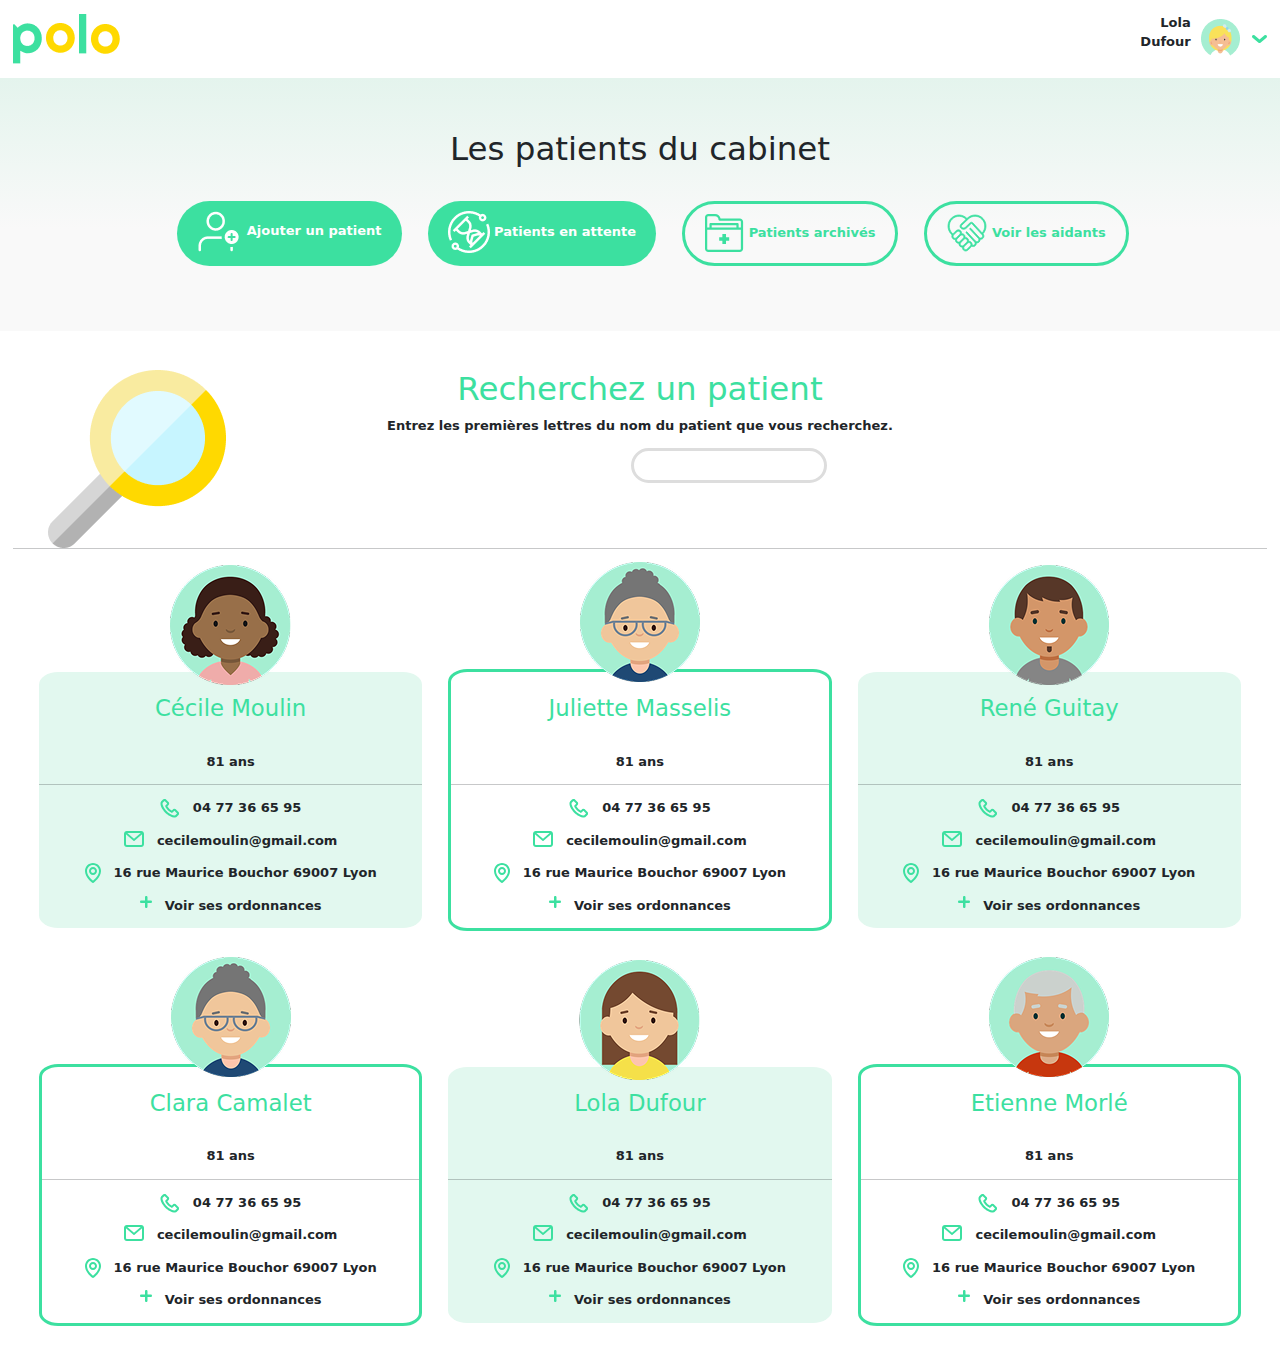
==== index.html @ 9b5f2fd1 "remove bad navbar" ====
<!-- Cher relecteur de code veuillez svp pardonner mon rendu tardif.
Etant en plein cours de 09h à 17h (sur PHP en +) j'ai fait le maximum.
Concernant la structure :
vous trouverez une utilisation abondante de sections et de div 
(il etait beaucoup plus clair pour moi de séparer ainsi).

Concernant le style : 
vous trouverez une double utilisation ; à la fois l'utilisation de la librairie Bootstrap 
ainsi que du CSS personnel, vous verrez également que j'ai choisi dans 
la mesure du possible de travailler en CSS imbriqué.

Concernant les media queries pour la version mobile 
je me suis référé à la taille "small" des breakpoints selon Bootstrap (≥576px).  -->

<!DOCTYPE html>
<html lang="en">
  <head>
    <meta charset="UTF-8" />
    <meta name="viewport" content="width=device-width, initial-scale=1.0" />
    <title>TEST ICE</title>
    <link
      href="https://cdn.jsdelivr.net/npm/bootstrap@5.3.0/dist/css/bootstrap.min.css"
      rel="stylesheet"
    />
    <link rel="stylesheet" href="style.css" />
    <link
      href="https://fonts.googleapis.com/css2?family=Nunito:wght@400;600&display=swap"
      rel="stylesheet"
    />
  </head>
  <body>
    <header>
      <div id="logo">
        <img src="images/logo.png" alt="logo de l'entreprise" />
      </div>
      <div id="connect">
        <div>
          <p>Lola <br />Dufour</p>
        </div>

        <div class="user-menu">
          <img src="images/Avatar Infirmier.png" alt="avatar de l'user" />
          <img
            src="images/Picto fleche bas.svg"
            alt="Flèche déroulante"
            class="fleche"
            id="fleche"
          />
          <ul class="submenu">
            <li><a href="#">Modifier le profil</a></li>
            <li><a href="#">Se déconnecter</a></li>
          </ul>
        </div>
      </div>
    </header>
    <main>
      <section id="right-side">
        <section id="nav">
          <div id="title-nav">
            <div>
              <h1>Les patients du cabinet</h1>
            </div>
            <div>
              <nav>
                <ul>
                  <li class="link-green">
                    <img
                      src="images/Picto ajout patient.png"
                      alt="pictogramme d'ajout patient"
                    />
                    <a href="">Ajouter un patient</a>
                  </li>
                  <li class="link-green">
                    <img
                      src="images/Picto patient attente.png"
                      alt="pictogramme de patient en attente"
                    />
                    <a href="">Patients en attente</a>
                  </li>
                  <li class="link-white">
                    <img
                      src="images/Picto archives.svg"
                      alt="pictogramme archives"
                    />
                    <a href="">Patients archivés</a>
                  </li>
                  <li class="link-white">
                    <img
                      src="images/Picto aidant.svg"
                      alt="pictogramme aidants"
                    />
                    <a href="">Voir les aidants</a>
                  </li>
                </ul>
              </nav>
            </div>
          </div>

          <section id="search">
            <div>
              <img
                src="images/Illustration.png"
                alt="image représentant une loupe"
              />
            </div>
            <div>
              <h1>Recherchez un patient</h1>
              <p>
                Entrez les premières lettres du nom du patient que vous
                recherchez.
              </p>
              <input type="text" class="btn" value="" />
            </div>
          </section>
        </section>
        <section id="cards">
          <hr />
          <ul>
            <li>
              <img
                src="images/avatar patiente 3 1.png"
                alt="avatar d'un(e) patient(e)"
              />
              <div>
                <h3>Cécile Moulin</h3>
                <p>81 ans</p>
                <hr />
                <div>
                  <img src="images/Picto Tél.png" alt="pictogramme téléphone" />
                  <p>04 77 36 65 95</p>
                </div>
                <div>
                  <img src="images/Picto mail.svg" alt="pictogramme mail" />
                  <p>cecilemoulin@gmail.com</p>
                </div>
                <div>
                  <img src="images/Picto map.svg" alt="pictogramme carte" />
                  <p>16 rue Maurice Bouchor 69007 Lyon</p>
                </div>
                <div>
                  <img src="images/Picto +.svg" alt="pictogramme plus" />
                  <p>Voir ses ordonnances</p>
                </div>
              </div>
            </li>
            <li>
              <img
                src="images/avatar patiente.png"
                alt="avatar d'un(e) patient(e)"
              />
              <div>
                <h3>Juliette Masselis</h3>
                <p>81 ans</p>
                <hr />
                <div>
                  <img src="images/Picto Tél.png" alt="pictogramme téléphone" />
                  <p>04 77 36 65 95</p>
                </div>
                <div>
                  <img src="images/Picto mail.svg" alt="pictogramme mail" />
                  <p>cecilemoulin@gmail.com</p>
                </div>
                <div>
                  <img src="images/Picto map.svg" alt="pictogramme carte" />
                  <p>16 rue Maurice Bouchor 69007 Lyon</p>
                </div>
                <div>
                  <img src="images/Picto +.svg" alt="pictogramme plus" />
                  <p>Voir ses ordonnances</p>
                </div>
              </div>
            </li>
            <li>
              <img
                src="images/avatar patient.png"
                alt="avatar d'un(e) patient(e)"
              />
              <div>
                <h3>René Guitay</h3>
                <p>81 ans</p>
                <hr />
                <div>
                  <img src="images/Picto Tél.png" alt="pictogramme téléphone" />
                  <p>04 77 36 65 95</p>
                </div>
                <div>
                  <img src="images/Picto mail.svg" alt="pictogramme mail" />
                  <p>cecilemoulin@gmail.com</p>
                </div>
                <div>
                  <img src="images/Picto map.svg" alt="pictogramme carte" />
                  <p>16 rue Maurice Bouchor 69007 Lyon</p>
                </div>
                <div>
                  <img src="images/Picto +.svg" alt="pictogramme plus" />
                  <p>Voir ses ordonnances</p>
                </div>
              </div>
            </li>
            <li>
              <img
                src="images/avatar patiente.png"
                alt="avatar d'un(e) patient(e)"
              />
              <div>
                <h3>Clara Camalet</h3>
                <p>81 ans</p>
                <hr />
                <div>
                  <img src="images/Picto Tél.png" alt="pictogramme téléphone" />
                  <p>04 77 36 65 95</p>
                </div>
                <div>
                  <img src="images/Picto mail.svg" alt="pictogramme mail" />
                  <p>cecilemoulin@gmail.com</p>
                </div>
                <div>
                  <img src="images/Picto map.svg" alt="pictogramme carte" />
                  <p>16 rue Maurice Bouchor 69007 Lyon</p>
                </div>
                <div>
                  <img src="images/Picto +.svg" alt="pictogramme plus" />
                  <p>Voir ses ordonnances</p>
                </div>
              </div>
            </li>
            <li>
              <img
                src="images/avatar patiente 2 1.png"
                alt="avatar d'un(e) patient(e)"
              />
              <div>
                <h3>Lola Dufour</h3>
                <p>81 ans</p>
                <hr />
                <div>
                  <img src="images/Picto Tél.png" alt="pictogramme téléphone" />
                  <p>04 77 36 65 95</p>
                </div>
                <div>
                  <img src="images/Picto mail.svg" alt="pictogramme mail" />
                  <p>cecilemoulin@gmail.com</p>
                </div>
                <div>
                  <img src="images/Picto map.svg" alt="pictogramme carte" />
                  <p>16 rue Maurice Bouchor 69007 Lyon</p>
                </div>
                <div>
                  <img src="images/Picto +.svg" alt="pictogramme plus" />
                  <p>Voir ses ordonnances</p>
                </div>
              </div>
            </li>
            <li>
              <img
                src="images/avatar patient 3 2.png"
                alt="avatar d'un(e) patient(e)"
              />
              <div>
                <h3>Etienne Morlé</h3>
                <p>81 ans</p>
                <hr />
                <div>
                  <img src="images/Picto Tél.png" alt="pictogramme téléphone" />
                  <p>04 77 36 65 95</p>
                </div>
                <div>
                  <img src="images/Picto mail.svg" alt="pictogramme mail" />
                  <p>cecilemoulin@gmail.com</p>
                </div>
                <div>
                  <img src="images/Picto map.svg" alt="pictogramme carte" />
                  <p>16 rue Maurice Bouchor 69007 Lyon</p>
                </div>
                <div>
                  <img src="images/Picto +.svg" alt="pictogramme plus" />
                  <p>Voir ses ordonnances</p>
                </div>
              </div>
            </li>
          </ul>
        </section>
      </section>
    </main>
    <script src="https://cdn.jsdelivr.net/npm/@popperjs/core@2.11.6/dist/umd/popper.min.js"></script>
    <script src="https://cdn.jsdelivr.net/npm/bootstrap@5.3.0-alpha1/dist/js/bootstrap.min.js"></script>
  </body>
</html>
---- style.css ----
/* Cher relecteur de code veuillez svp pardonner mon rendu tardif.
Etant en plein cours de 09h à 17h (sur PHP en +) j'ai fait le maximum.
Concernant la structure :
vous trouverez une utilisation abondante de sections et de div 
(il etait beaucoup plus clair pour moi de séparer ainsi).

Concernant le style : 
vous trouverez une double utilisation ; à la fois l'utilisation de la librairie Bootstrap 
ainsi que du CSS personnel, vous verrez également que j'ai choisi dans 
la mesure du possible de travailler en CSS imbriqué.

Concernant les media queries pour la version mobile 
je me suis référé à la taille "small" des breakpoints selon Bootstrap (≥576px)

*/
:root {
  --font-family: "Nunito" sans-serif;
  --green-1: rgba(60, 224, 160, 1);
  --green-2: #e2f8ef;
  --gradient: linear-gradient(180deg, #e4f4ed 0%, #f9f9f9 59.65%);
  --color-border: rgb(221, 221, 221, 1);
}

* {
  font-family: var(--font-family);
  font-weight: bold;
  font-size: small;
}

body {
  overflow-x: hidden;

  header {
    display: flex;
    justify-content: space-between;
    padding: 1%;
    align-items: center;

    #connect {
      .user-menu {
        position: relative;
        display: inline-block;
        cursor: pointer;
      }

      .submenu {
        display: none;
        position: absolute;
        top: 100%;
        right: 0;
        background-color: white;
        border: 1px solid var(--color-border);
        box-shadow: 0 4px 8px rgba(0, 0, 0, 0.1);
        padding: 10px;
        list-style-type: none;
        margin: 0;
      }

      .submenu li {
        padding: 1vh 2vh;
        white-space: nowrap;
      }

      .submenu li a {
        text-decoration: none;
        color: black;
      }

      .fleche {
        margin-left: 8px;
        transition: transform 0.3s ease;
      }

      .user-menu:hover .submenu {
        display: block;
      }

      .user-menu:hover .fleche {
        transform: rotate(180deg);
      }

      display: flex;
      gap: 10px;
      align-items: center;

      p {
        text-align: end;
      }
    }
  }

  main {
    display: flex;
  }

  #right-side {
    #nav {
      #title-nav {
        text-align: center;
        display: flex;
        flex-direction: column;

        h1 {
          text-align: center;
        }
      }

      ul {
        display: flex;
        justify-content: space-evenly;
        gap: 2em;

        li {
          list-style: none;

          img {
            color: white;
          }
        }

        .link-green {
          background-color: var(--green-1);
          color: white;
          border-radius: 40px;
          padding: 10px 20px;
          text-align: center;
          list-style: none;

          a {
            text-decoration: none;
            color: white;
          }
        }

        .link-white {
          border: solid var(--green-1);
          color: var(--green-1);
          border-radius: 40px;
          padding: 10px 20px;
          text-align: center;
          list-style: none;

          a {
            text-decoration: none;
            color: var(--green-1);
          }
        }
      }

      #title-nav {
        align-items: center;
        padding: 4em;
        background: var(--gradient);
        gap: 2em;
      }

      #search {
        align-items: center;
        padding: 3em;

        div:first-child {
          float: left;
          position: relative;
          left: 1vh;
        }

        div:last-child {
          justify-items: center;
          flex-grow: 1;
          text-align: center;
        }

        h1 {
          color: var(--green-1);
        }

        .btn {
          border: solid var(--color-border);
          border-radius: 40px;
          text-align: center;
        }
      }
    }

    #cards {
      padding: 1em;

      ul {
        display: flex;
        flex-wrap: wrap;
        align-items: center;
        gap: 2em;

        img {
          margin-bottom: -1em;
        }

        li {
          list-style: none;
          text-align: center;
          width: 10%;
          min-width: 10%;
          max-width: 10%;
          text-align: center;
          flex-basis: calc(33.33% - 2em);
          max-width: calc(33.33% - 2em);

          &:nth-child(even) {
            > div {
              border: solid var(--green-1);
              background-color: white;
            }
          }

          > div {
            background-color: var(--green-2);
            border-radius: 5%;
            h3 {
              padding: 1em;
              color: var(--green-1);
              white-space: nowrap;
            }

            > div {
              display: flex;
              justify-content: center;
              align-items: flex-start;
              gap: 1em;
            }
          }
        }
      }
    }
  }
}

@media screen and (max-width: 576px) {
  body {
    header {
      #connect {
        p,
        #fleche {
          display: none;
        }
      }
    }

    main {
      display: flex;
      flex-direction: column-reverse;

      #right-side {
        #search img {
          display: none;
        }

        #nav {
          ul {
            padding: 0;
            display: flex;
            flex-direction: column;
          }
        }

        #cards {
          ul {
            justify-content: center;
            padding: 0;

            li {
              flex-basis: 90%;
              max-width: 90%;
              margin: 0 auto;
            }
          }
        }
      }
    }
  }
}
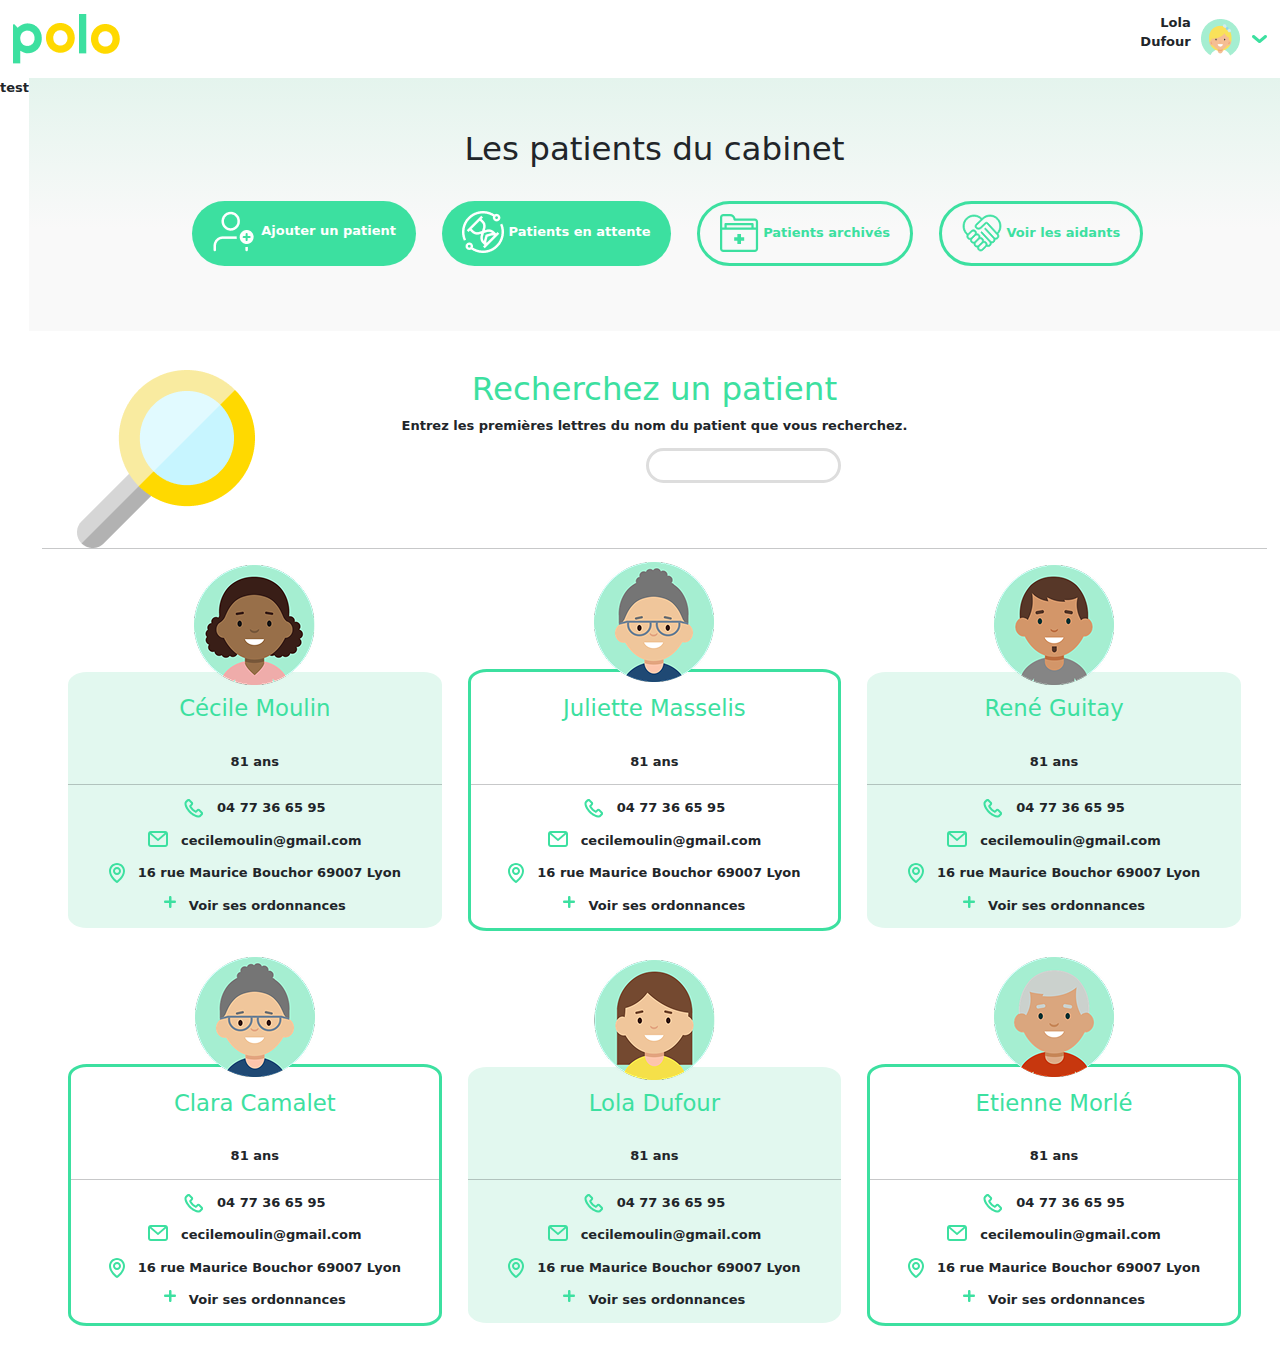
==== commit 4d921158: "add bootstrap navbar on mobile" ====
--- a/index.html
+++ b/index.html
@@ -54,6 +54,7 @@
       </div>
     </header>
     <main>
+      <section id="left-side">test</section>
       <section id="right-side">
         <section id="nav">
           <div id="title-nav">
@@ -282,6 +283,162 @@
         </section>
       </section>
     </main>
+    <footer>
+      <!-- un footer sticky de type navbar bootstrap 
+       qui ne sera actif que sur la version mobile -->
+
+      <nav class="navbar navbar-dark fixed-bottom">
+        <div class="container-fluid">
+          <button
+            class="navbar-toggler"
+            type="button"
+            data-bs-toggle="offcanvas"
+            data-bs-target="#offcanvasDarkNavbar"
+            aria-controls="offcanvasDarkNavbar"
+            aria-label="Toggle navigation"
+          >
+            <span class="navbar-toggler-icon"></span>
+          </button>
+          <div class="ml-auto" style="height: 100%">
+            <div
+              class="rectangle"
+              style="background-color: red; height: 100%; width: 200px"
+            ></div>
+          </div>
+
+          <div
+            class="offcanvas offcanvas-end text-bg-dark"
+            tabindex="-1"
+            id="offcanvasDarkNavbar"
+            aria-labelledby="offcanvasDarkNavbarLabel"
+          >
+            <div class="offcanvas-header">
+              <button
+                type="button"
+                class="btn-close btn-close-white"
+                data-bs-dismiss="offcanvas"
+                aria-label="Close"
+              ></button>
+            </div>
+
+            <!-- <div class="row">
+                <div class="col-md-3 sidebar">
+                  <ul class="nav flex-column">
+                    <li class="nav-item">
+                      <a href="#" class="nav-link text-white">Accueil</a>
+                    </li>
+                    <li class="nav-item">
+                      <a href="#" class="nav-link text-white">Mes ordonnances</a>
+                    </li>
+                    <li class="nav-item">
+                      <a href="#" class="nav-link text-white">Mes patients</a>
+                    </li>
+                    <li class="nav-item">
+                      <a href="#" class="nav-link text-white">Mes pharmacies</a>
+                    </li>
+                    <li class="nav-item">
+                      <a href="#" class="nav-link text-white">Mes documents</a>
+                    </li>
+                    <li class="nav-item">
+                      <a href="#" class="nav-link text-white">Mes Pilbeez</a>
+                    </li>
+                    <li class="nav-item">
+                      <a href="#" class="nav-link text-white">Parrainez un cabinet</a>
+                    </li>
+                  </ul>
+                </div> -->
+
+            <div class="offcanvas-body">
+              <ul class="navbar-nav justify-content-end flex-grow-1 pe-3">
+                <li class="nav-item">
+                  <a href="#" class="nav-link text-white">Accueil</a>
+                </li>
+                <li class="nav-item">
+                  <a href="#" class="nav-link text-white">Mes ordonnances</a>
+                </li>
+                <li class="nav-item dropdown">
+                  <a
+                    class="nav-link dropdown-toggle"
+                    href="#"
+                    role="button"
+                    data-bs-toggle="dropdown"
+                    aria-expanded="false"
+                  >
+                    Mes patients
+                  </a>
+                  <ul class="dropdown-menu dropdown-menu-dark">
+                    <li>
+                      <a class="dropdown-item" href="#">Tous les patients</a>
+                    </li>
+                    <li>
+                      <a class="dropdown-item" href="#">Patients en attente</a>
+                    </li>
+                    <li>
+                      <a class="dropdown-item" href="#">Patients archivés</a>
+                    </li>
+                  </ul>
+                </li>
+                <li class="nav-item">
+                  <a href="#" class="nav-link text-white">Mes pharmacies</a>
+                </li>
+                <li class="nav-item dropdown">
+                  <a
+                    class="nav-link dropdown-toggle"
+                    href="#"
+                    role="button"
+                    data-bs-toggle="dropdown"
+                    aria-expanded="false"
+                  >
+                    Mes documents
+                  </a>
+                  <ul class="dropdown-menu dropdown-menu-dark">
+                    <li><a class="dropdown-item" href="#">Document n°1</a></li>
+                    <li>
+                      <a class="dropdown-item" href="#">Document n°2</a>
+                    </li>
+                    <li>
+                      <a class="dropdown-item" href="#">Document n°3</a>
+                    </li>
+                    <li>
+                      <hr class="dropdown-divider" />
+                    </li>
+                    <li>
+                      <a class="dropdown-item" href="#">Ajouter un document</a>
+                    </li>
+                    <li>
+                      <a class="dropdown-item" href="#">Modifier un document</a>
+                    </li>
+                    <li>
+                      <a class="dropdown-item" href="#"
+                        >Supprimer un document</a
+                      >
+                    </li>
+                  </ul>
+                </li>
+
+                <li class="nav-item">
+                  <a href="#" class="nav-link text-white">Mes Pilbeez</a>
+                </li>
+                <li class="nav-item">
+                  <a href="#" class="nav-link text-white"
+                    >Parrainer un cabinet</a
+                  >
+                </li>
+              </ul>
+              <!-- <form class="d-flex mt-3" role="search">
+                <input
+                  class="form-control me-2"
+                  type="search"
+                  placeholder="Search"
+                  aria-label="Search"
+                />
+                <button class="btn btn-success" type="submit">Search</button>
+              </form> -->
+            </div>
+          </div>
+        </div>
+      </nav>
+    </footer>
     <script src="https://cdn.jsdelivr.net/npm/@popperjs/core@2.11.6/dist/umd/popper.min.js"></script>
     <script src="https://cdn.jsdelivr.net/npm/bootstrap@5.3.0-alpha1/dist/js/bootstrap.min.js"></script>
   </body>
--- a/style.css
+++ b/style.css
@@ -20,29 +20,24 @@
   --gradient: linear-gradient(180deg, #e4f4ed 0%, #f9f9f9 59.65%);
   --color-border: rgb(221, 221, 221, 1);
 }
-
 * {
   font-family: var(--font-family);
   font-weight: bold;
   font-size: small;
 }
-
 body {
   overflow-x: hidden;
-
   header {
     display: flex;
     justify-content: space-between;
     padding: 1%;
     align-items: center;
-
     #connect {
       .user-menu {
         position: relative;
         display: inline-block;
         cursor: pointer;
       }
-
       .submenu {
         display: none;
         position: absolute;
@@ -55,182 +50,160 @@
         list-style-type: none;
         margin: 0;
       }
-
       .submenu li {
         padding: 1vh 2vh;
         white-space: nowrap;
       }
-
       .submenu li a {
         text-decoration: none;
         color: black;
       }
-
       .fleche {
         margin-left: 8px;
         transition: transform 0.3s ease;
       }
-
       .user-menu:hover .submenu {
         display: block;
       }
-
       .user-menu:hover .fleche {
         transform: rotate(180deg);
       }
-
       display: flex;
       gap: 10px;
       align-items: center;
-
       p {
         text-align: end;
       }
     }
   }
-
   main {
     display: flex;
-  }
-
-  #right-side {
-    #nav {
-      #title-nav {
-        text-align: center;
-        display: flex;
-        flex-direction: column;
-
-        h1 {
+    #right-side {
+      #nav {
+        #title-nav {
           text-align: center;
-        }
-      }
-
-      ul {
-        display: flex;
-        justify-content: space-evenly;
-        gap: 2em;
-
-        li {
-          list-style: none;
+          display: flex;
+          flex-direction: column;
+          h1 {
+            text-align: center;
+          }
+        }
+        ul {
+          display: flex;
+          justify-content: space-evenly;
+          gap: 2em;
+          li {
+            list-style: none;
+            img {
+              color: white;
+            }
+          }
+          .link-green {
+            background-color: var(--green-1);
+            color: white;
+            border-radius: 40px;
+            padding: 10px 20px;
+            text-align: center;
+            list-style: none;
+            a {
+              text-decoration: none;
+              color: white;
+            }
+          }
+          .link-white {
+            border: solid var(--green-1);
+            color: var(--green-1);
+            border-radius: 40px;
+            padding: 10px 20px;
+            text-align: center;
+            list-style: none;
+            a {
+              text-decoration: none;
+              color: var(--green-1);
+            }
+          }
+        }
+        #title-nav {
+          align-items: center;
+          padding: 4em;
+          background: var(--gradient);
+          gap: 2em;
+        }
+        #search {
+          align-items: center;
+          padding: 3em;
+          div:first-child {
+            float: left;
+            position: relative;
+            left: 1vh;
+          }
+          div:last-child {
+            justify-items: center;
+            flex-grow: 1;
+            text-align: center;
+          }
+          h1 {
+            color: var(--green-1);
+          }
+          .btn {
+            border: solid var(--color-border);
+            border-radius: 40px;
+            text-align: center;
+          }
+        }
+      }
+      #cards {
+        padding: 1em;
+        ul {
+          display: flex;
+          flex-wrap: wrap;
+          align-items: center;
+          gap: 2em;
 
           img {
-            color: white;
-          }
-        }
-
-        .link-green {
-          background-color: var(--green-1);
-          color: white;
-          border-radius: 40px;
-          padding: 10px 20px;
-          text-align: center;
-          list-style: none;
-
-          a {
-            text-decoration: none;
-            color: white;
-          }
-        }
-
-        .link-white {
-          border: solid var(--green-1);
-          color: var(--green-1);
-          border-radius: 40px;
-          padding: 10px 20px;
-          text-align: center;
-          list-style: none;
-
-          a {
-            text-decoration: none;
-            color: var(--green-1);
-          }
-        }
-      }
-
-      #title-nav {
-        align-items: center;
-        padding: 4em;
-        background: var(--gradient);
-        gap: 2em;
-      }
-
-      #search {
-        align-items: center;
-        padding: 3em;
-
-        div:first-child {
-          float: left;
-          position: relative;
-          left: 1vh;
-        }
-
-        div:last-child {
-          justify-items: center;
-          flex-grow: 1;
-          text-align: center;
-        }
-
-        h1 {
-          color: var(--green-1);
-        }
-
-        .btn {
-          border: solid var(--color-border);
-          border-radius: 40px;
-          text-align: center;
-        }
-      }
-    }
-
-    #cards {
-      padding: 1em;
-
-      ul {
-        display: flex;
-        flex-wrap: wrap;
-        align-items: center;
-        gap: 2em;
-
-        img {
-          margin-bottom: -1em;
-        }
-
-        li {
-          list-style: none;
-          text-align: center;
-          width: 10%;
-          min-width: 10%;
-          max-width: 10%;
-          text-align: center;
-          flex-basis: calc(33.33% - 2em);
-          max-width: calc(33.33% - 2em);
-
-          &:nth-child(even) {
+            margin-bottom: -1em;
+          }
+
+          li {
+            list-style: none;
+            text-align: center;
+            width: 10%;
+            min-width: 10%;
+            max-width: 10%;
+            text-align: center;
+            flex-basis: calc(33.33% - 2em);
+            max-width: calc(33.33% - 2em);
+
+            &:nth-child(even) {
+              > div {
+                border: solid var(--green-1);
+                background-color: white;
+              }
+            }
+
             > div {
-              border: solid var(--green-1);
-              background-color: white;
-            }
-          }
-
-          > div {
-            background-color: var(--green-2);
-            border-radius: 5%;
-            h3 {
-              padding: 1em;
-              color: var(--green-1);
-              white-space: nowrap;
-            }
-
-            > div {
-              display: flex;
-              justify-content: center;
-              align-items: flex-start;
-              gap: 1em;
-            }
-          }
-        }
-      }
-    }
+              background-color: var(--green-2);
+              border-radius: 5%;
+              h3 {
+                padding: 1em;
+                color: var(--green-1);
+                white-space: nowrap;
+              }
+
+              > div {
+                display: flex;
+                justify-content: center;
+                align-items: flex-start;
+                gap: 1em;
+              }
+            }
+          }
+        }
+      }
+    }
+  }
+  footer {
+    display: none;
   }
 }
 
@@ -244,10 +217,13 @@
         }
       }
     }
-
     main {
       display: flex;
       flex-direction: column-reverse;
+
+      #left-side {
+        display: none;
+      }
 
       #right-side {
         #search img {
@@ -261,7 +237,6 @@
             flex-direction: column;
           }
         }
-
         #cards {
           ul {
             justify-content: center;
@@ -276,5 +251,12 @@
         }
       }
     }
-  }
-}
+    footer {
+      display: flex;
+
+      .navbar {
+        background-color: var(--green-1);
+      }
+    }
+  }
+}
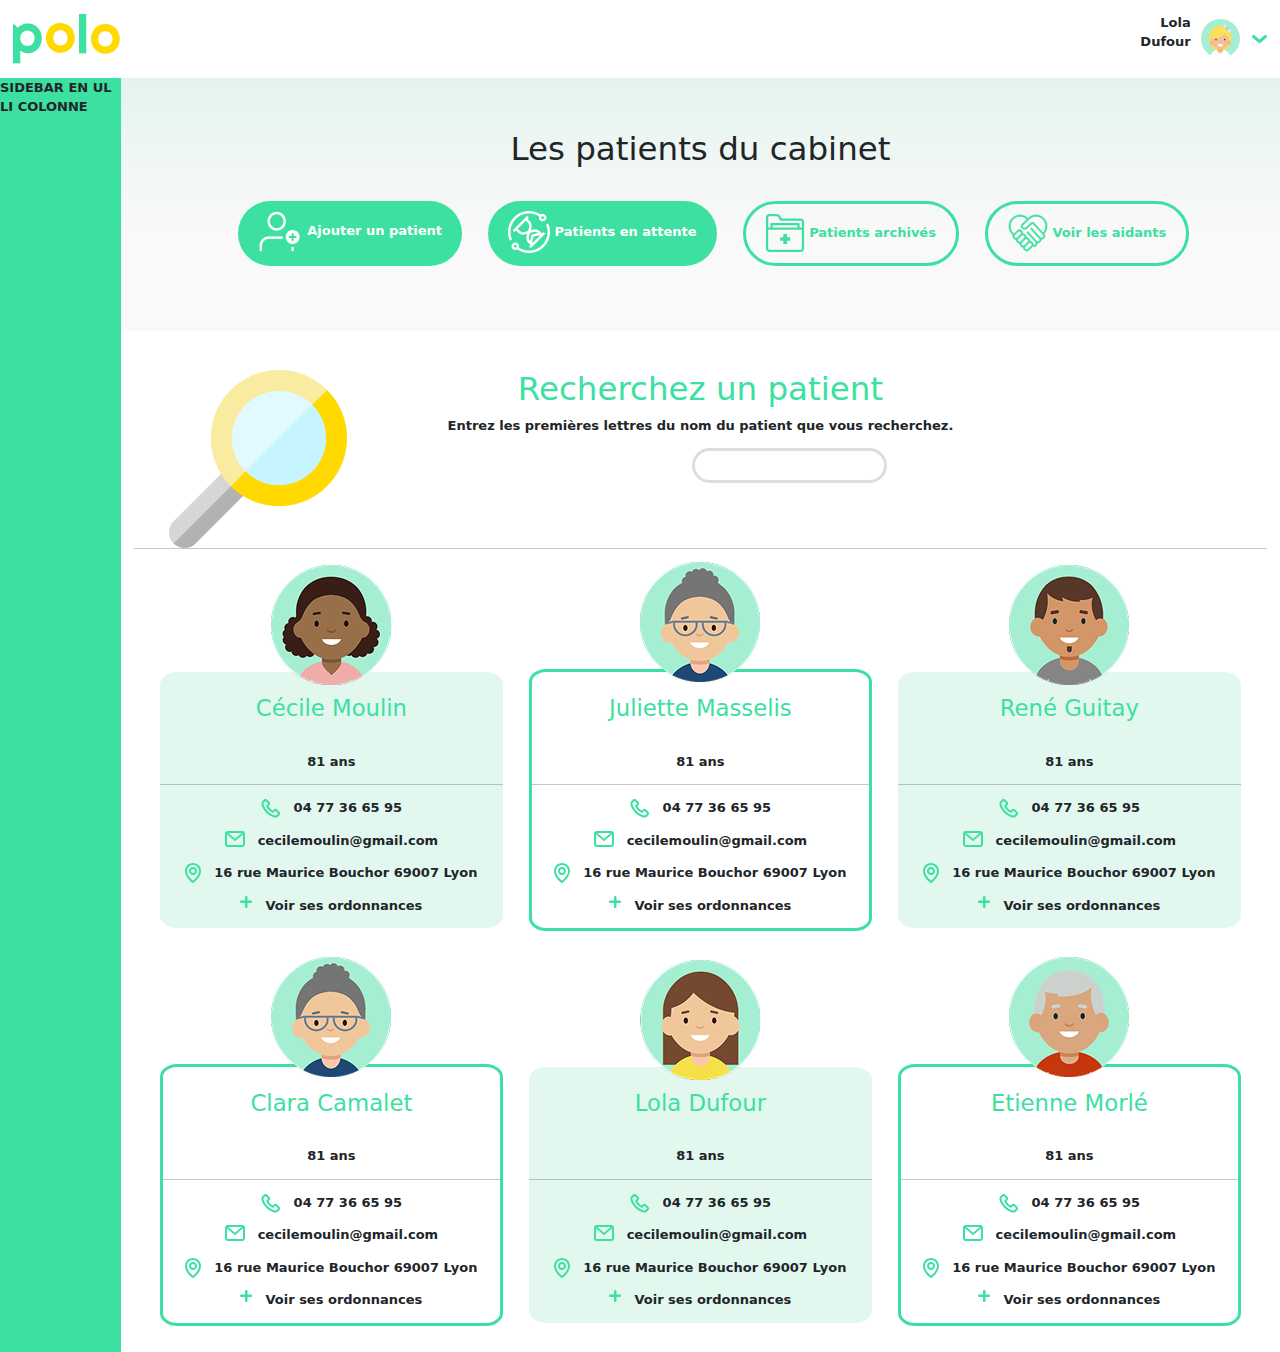
==== commit 8564dcdc: "footer navbar finish" ====
--- a/index.html
+++ b/index.html
@@ -54,7 +54,11 @@
       </div>
     </header>
     <main>
-      <section id="left-side">test</section>
+      <section id="left-side">
+        <!-- une sidebar type bootstrap 
+       qui ne sera actif que sur la version desktop -->
+        SIDEBAR EN UL LI COLONNE
+      </section>
       <section id="right-side">
         <section id="nav">
           <div id="title-nav">
@@ -287,7 +291,7 @@
       <!-- un footer sticky de type navbar bootstrap 
        qui ne sera actif que sur la version mobile -->
 
-      <nav class="navbar navbar-dark fixed-bottom">
+      <nav class="navbar navbar-dark fixed-bottom py-2">
         <div class="container-fluid">
           <button
             class="navbar-toggler"
@@ -299,12 +303,6 @@
           >
             <span class="navbar-toggler-icon"></span>
           </button>
-          <div class="ml-auto" style="height: 100%">
-            <div
-              class="rectangle"
-              style="background-color: red; height: 100%; width: 200px"
-            ></div>
-          </div>
 
           <div
             class="offcanvas offcanvas-end text-bg-dark"
@@ -437,6 +435,10 @@
             </div>
           </div>
         </div>
+        <div class="nav-points">
+          <p class="h4 text-white">1740</p>
+          <p class="h6 text-black">POINTS</p>
+        </div>
       </nav>
     </footer>
     <script src="https://cdn.jsdelivr.net/npm/@popperjs/core@2.11.6/dist/umd/popper.min.js"></script>
--- a/style.css
+++ b/style.css
@@ -19,6 +19,7 @@
   --green-2: #e2f8ef;
   --gradient: linear-gradient(180deg, #e4f4ed 0%, #f9f9f9 59.65%);
   --color-border: rgb(221, 221, 221, 1);
+  --color-points: rgba(255, 217, 0, 1);
 }
 * {
   font-family: var(--font-family);
@@ -78,6 +79,10 @@
   }
   main {
     display: flex;
+    #left-side {
+      /*une sidebar en colonne avec le background de couleur verte*/
+      background-color: var(--green-1);
+    }
     #right-side {
       #nav {
         #title-nav {
@@ -256,7 +261,27 @@
 
       .navbar {
         background-color: var(--green-1);
-      }
-    }
-  }
-}
+        padding: 20px 0px;
+        font-size: 1.25rem;
+      }
+      .navbar-toggler {
+        padding: 15px;
+        font-size: 1.25rem;
+      }
+      .navbar-toggler-icon {
+        width: 30px;
+        height: 30px;
+      }
+
+      .nav-points {
+        position: absolute;
+        height: 100%;
+        width: 20%;
+        right: 0%;
+        background-color: var(--color-points);
+        text-align: center;
+        align-content: center;
+      }
+    }
+  }
+}
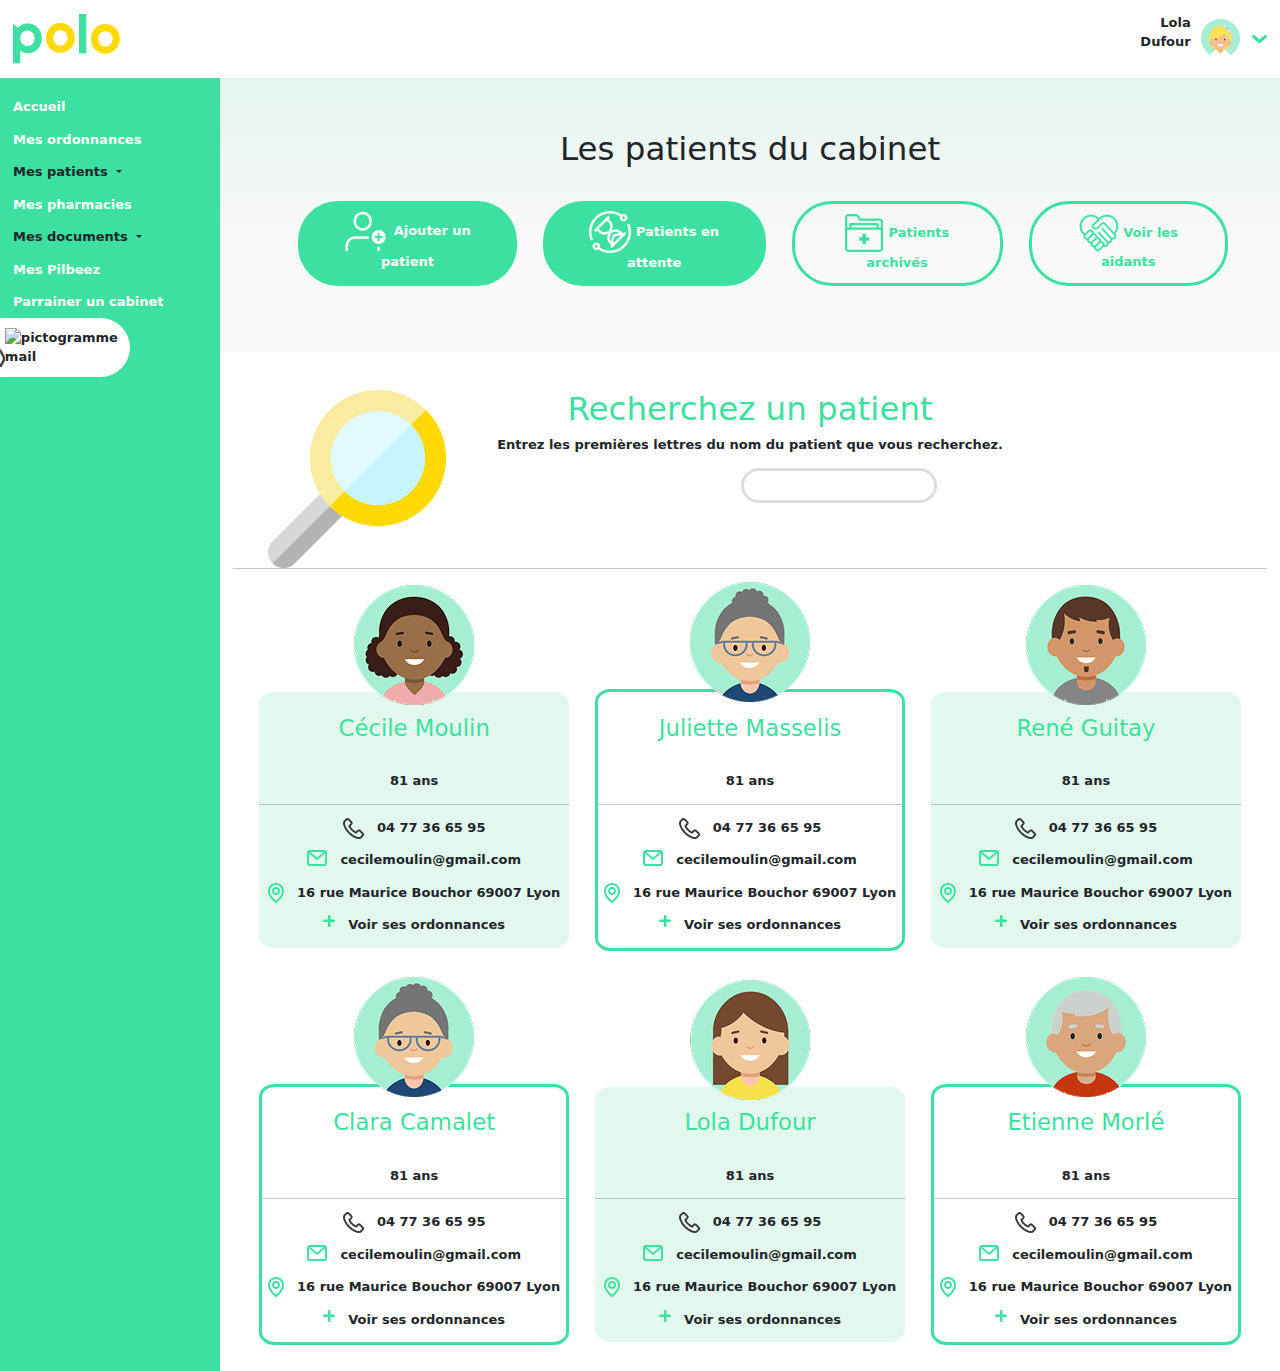
==== commit ac5b5959: "sidebar wip" ====
--- a/index.html
+++ b/index.html
@@ -57,7 +57,85 @@
       <section id="left-side">
         <!-- une sidebar type bootstrap 
        qui ne sera actif que sur la version desktop -->
-        SIDEBAR EN UL LI COLONNE
+
+        <div class="offcanvas-body">
+          <ul class="navbar-nav justify-content-end flex-grow-1 pe-3">
+            <li class="nav-item">
+              <a href="#" class="nav-link text-white">Accueil</a>
+            </li>
+            <li class="nav-item">
+              <a href="#" class="nav-link text-white">Mes ordonnances</a>
+            </li>
+            <li class="nav-item dropdown">
+              <a
+                class="nav-link dropdown-toggle"
+                href="#"
+                role="button"
+                data-bs-toggle="dropdown"
+                aria-expanded="false"
+              >
+                Mes patients
+              </a>
+              <ul class="dropdown-menu">
+                <li>
+                  <a class="dropdown-item" href="#">Tous les patients</a>
+                </li>
+                <li>
+                  <a class="dropdown-item" href="#">Patients en attente</a>
+                </li>
+                <li>
+                  <a class="dropdown-item" href="#">Patients archivés</a>
+                </li>
+              </ul>
+            </li>
+            <li class="nav-item">
+              <a href="#" class="nav-link text-white">Mes pharmacies</a>
+            </li>
+            <li class="nav-item dropdown">
+              <a
+                class="nav-link dropdown-toggle"
+                href="#"
+                role="button"
+                data-bs-toggle="dropdown"
+                aria-expanded="false"
+              >
+                Mes documents
+              </a>
+              <ul class="dropdown-menu">
+                <li><a class="dropdown-item" href="#">Document n°1</a></li>
+                <li>
+                  <a class="dropdown-item" href="#">Document n°2</a>
+                </li>
+                <li>
+                  <a class="dropdown-item" href="#">Document n°3</a>
+                </li>
+                <li>
+                  <hr class="dropdown-divider" />
+                </li>
+                <li>
+                  <a class="dropdown-item" href="#">Ajouter un document</a>
+                </li>
+                <li>
+                  <a class="dropdown-item" href="#">Modifier un document</a>
+                </li>
+                <li>
+                  <a class="dropdown-item" href="#">Supprimer un document</a>
+                </li>
+              </ul>
+            </li>
+
+            <li class="nav-item">
+              <a href="#" class="nav-link text-white">Mes Pilbeez</a>
+            </li>
+            <li class="nav-item">
+              <a href="#" class="nav-link text-white">Parrainer un cabinet</a>
+            </li>
+          </ul>
+        </div>
+        <div class="contact">
+          <img src="images/picto_tel.png" alt="pictogramme téléphone" />
+          <img src="images/Picto_mail.svg" alt="pictogramme mail" />
+        </div>
       </section>
       <section id="right-side">
         <section id="nav">
--- a/style.css
+++ b/style.css
@@ -80,8 +80,20 @@
   main {
     display: flex;
     #left-side {
-      /*une sidebar en colonne avec le background de couleur verte*/
       background-color: var(--green-1);
+      width: 30%;
+      padding: 1em;
+      .contact {
+        display: flex;
+        /*space between*/
+        justify-content: space-evenly;
+        /*negative margin*/
+        margin-left: -20%;
+        background-color: white;
+        border-radius: 30px;
+        padding: 5%;
+        width: 80%;
+      }
     }
     #right-side {
       #nav {
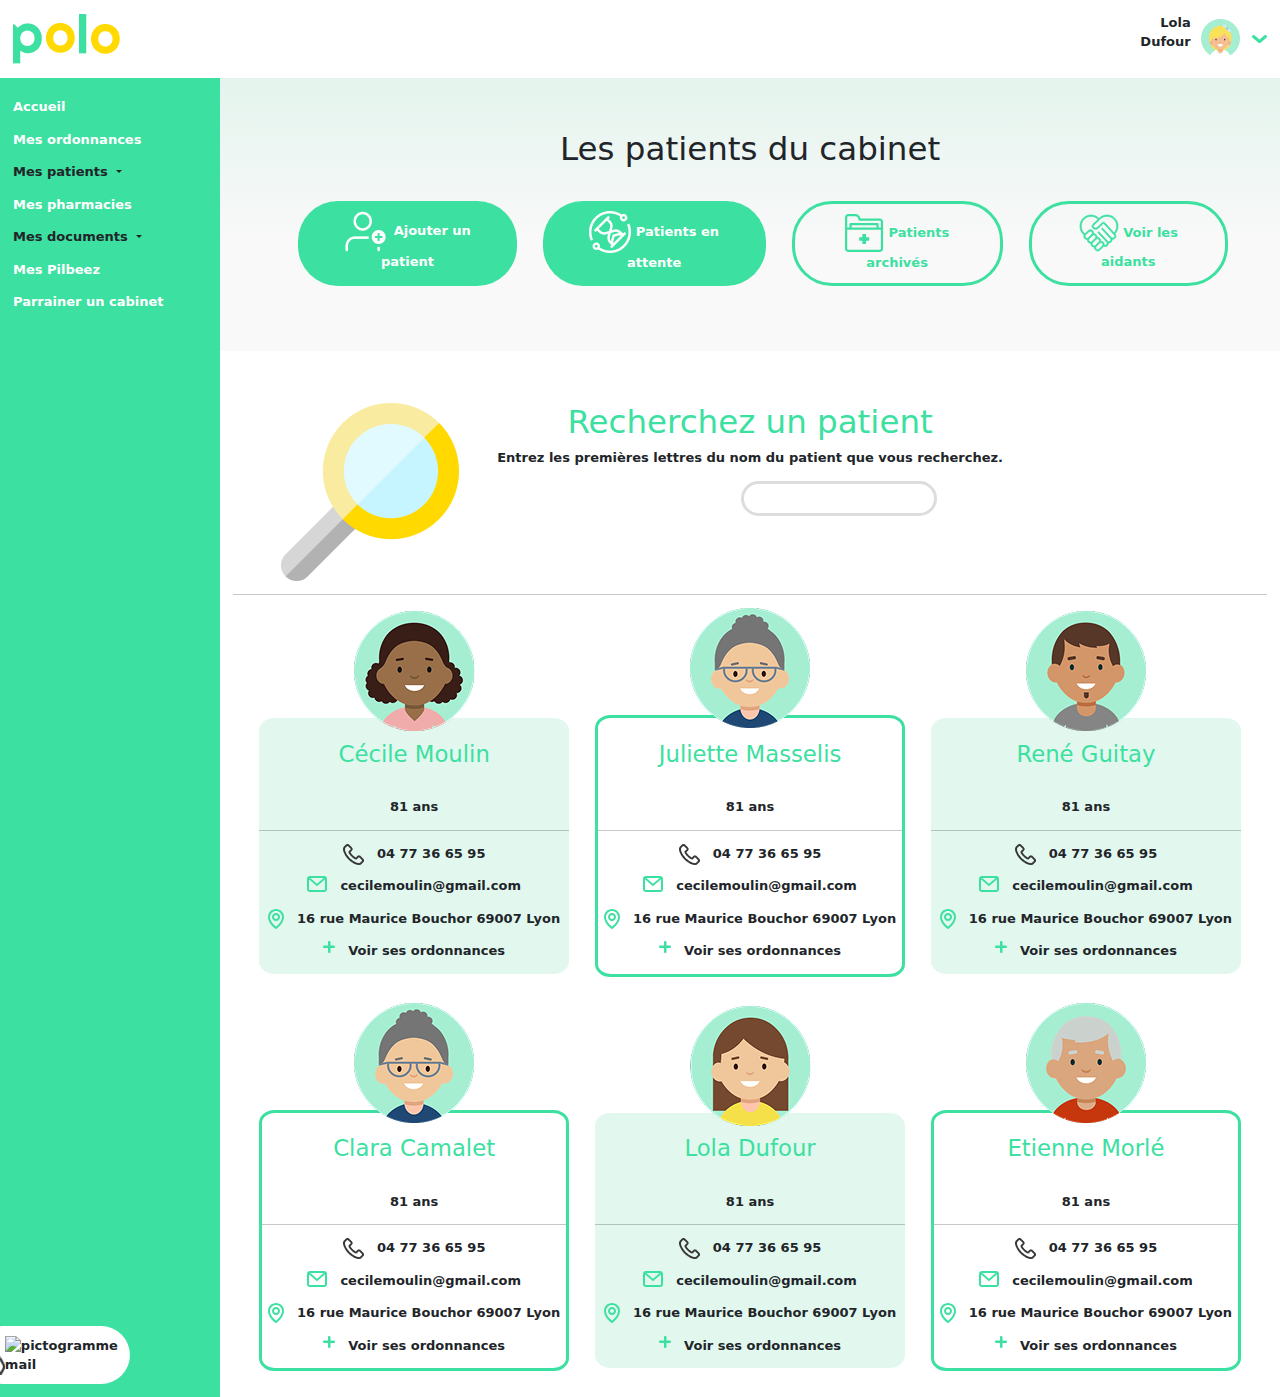
==== commit 6fcae013: "sidebar finish" ====
--- a/index.html
+++ b/index.html
@@ -105,21 +105,6 @@
                 <li><a class="dropdown-item" href="#">Document n°1</a></li>
                 <li>
                   <a class="dropdown-item" href="#">Document n°2</a>
-                </li>
-                <li>
-                  <a class="dropdown-item" href="#">Document n°3</a>
-                </li>
-                <li>
-                  <hr class="dropdown-divider" />
-                </li>
-                <li>
-                  <a class="dropdown-item" href="#">Ajouter un document</a>
-                </li>
-                <li>
-                  <a class="dropdown-item" href="#">Modifier un document</a>
-                </li>
-                <li>
-                  <a class="dropdown-item" href="#">Supprimer un document</a>
                 </li>
               </ul>
             </li>
--- a/style.css
+++ b/style.css
@@ -26,6 +26,7 @@
   font-weight: bold;
   font-size: small;
 }
+
 body {
   overflow-x: hidden;
   header {
@@ -79,15 +80,22 @@
   }
   main {
     display: flex;
+
     #left-side {
+      display: flex;
+      align-content: space-between;
+      justify-content: flex-start;
+      flex-direction: row;
+      flex-wrap: wrap;
       background-color: var(--green-1);
       width: 30%;
       padding: 1em;
+
       .contact {
         display: flex;
-        /*space between*/
+
         justify-content: space-evenly;
-        /*negative margin*/
+
         margin-left: -20%;
         background-color: white;
         border-radius: 30px;
@@ -148,7 +156,7 @@
         }
         #search {
           align-items: center;
-          padding: 3em;
+          padding: 4em;
           div:first-child {
             float: left;
             position: relative;
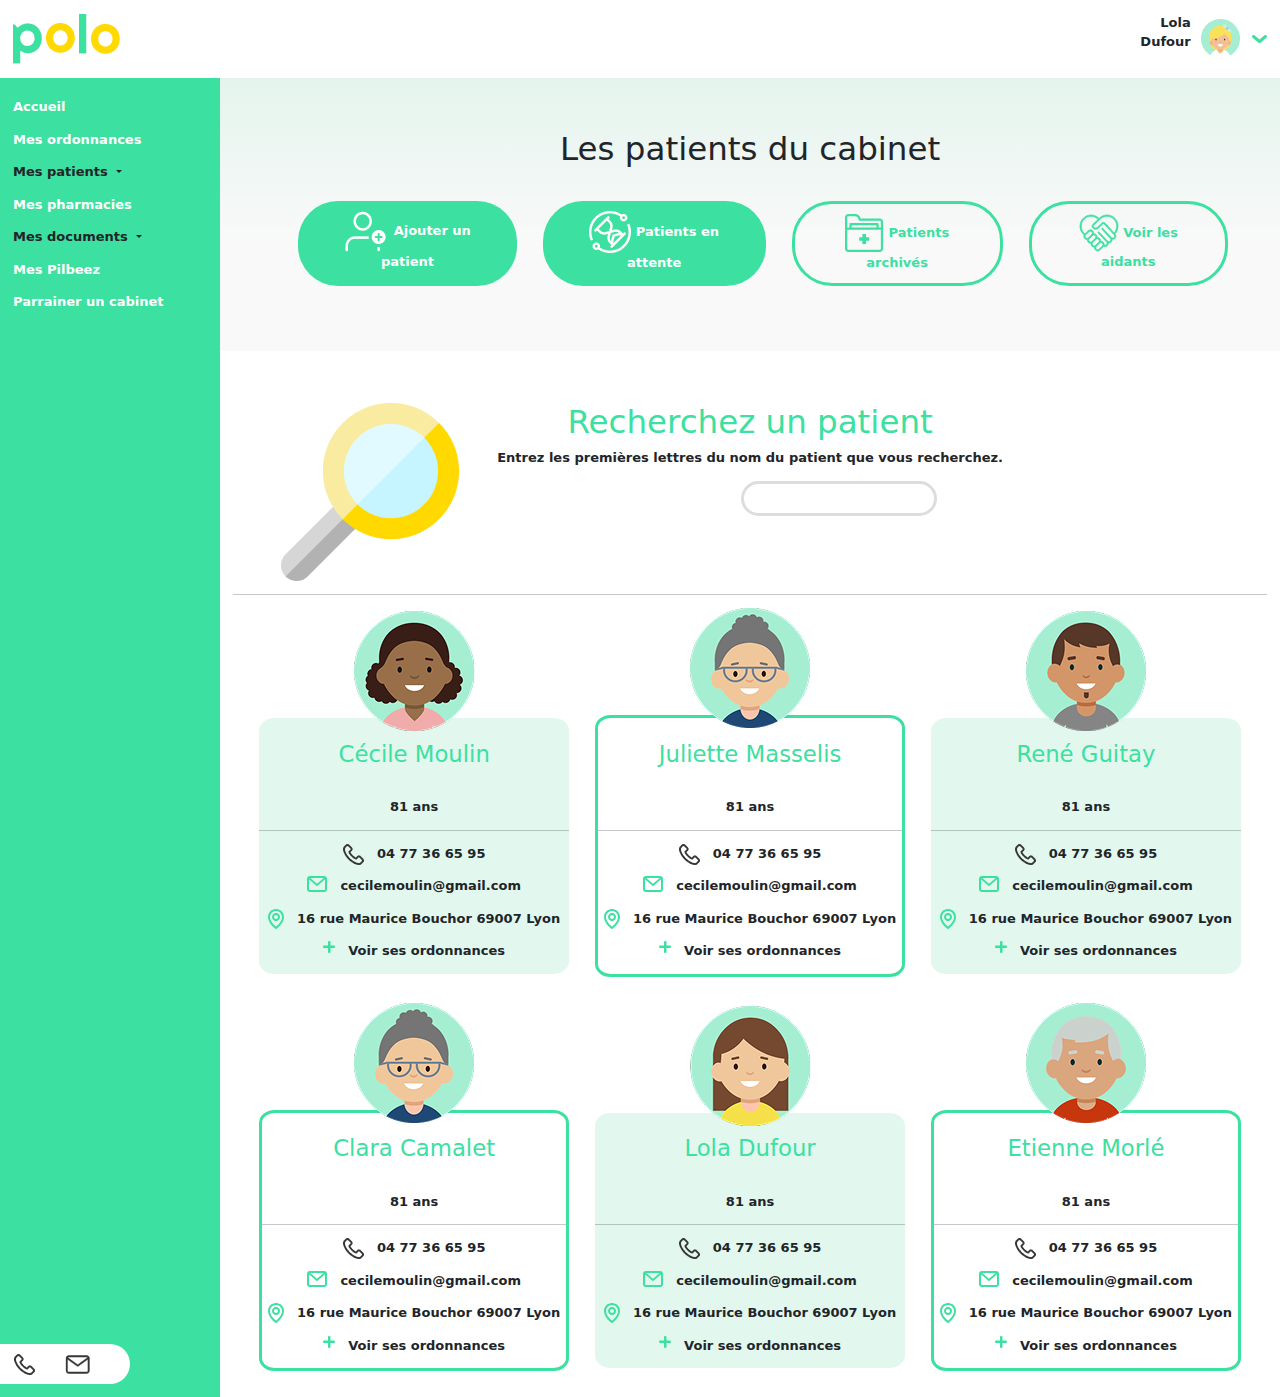
==== commit 2b6fe924: "fix img issues" ====
--- a/index.html
+++ b/index.html
@@ -119,7 +119,7 @@
         </div>
         <div class="contact">
           <img src="images/picto_tel.png" alt="pictogramme téléphone" />
-          <img src="images/Picto_mail.svg" alt="pictogramme mail" />
+          <img src="images/picto_mail.svg" alt="pictogramme mail" />
         </div>
       </section>
       <section id="right-side">
@@ -382,33 +382,6 @@
               ></button>
             </div>
 
-            <!-- <div class="row">
-                <div class="col-md-3 sidebar">
-                  <ul class="nav flex-column">
-                    <li class="nav-item">
-                      <a href="#" class="nav-link text-white">Accueil</a>
-                    </li>
-                    <li class="nav-item">
-                      <a href="#" class="nav-link text-white">Mes ordonnances</a>
-                    </li>
-                    <li class="nav-item">
-                      <a href="#" class="nav-link text-white">Mes patients</a>
-                    </li>
-                    <li class="nav-item">
-                      <a href="#" class="nav-link text-white">Mes pharmacies</a>
-                    </li>
-                    <li class="nav-item">
-                      <a href="#" class="nav-link text-white">Mes documents</a>
-                    </li>
-                    <li class="nav-item">
-                      <a href="#" class="nav-link text-white">Mes Pilbeez</a>
-                    </li>
-                    <li class="nav-item">
-                      <a href="#" class="nav-link text-white">Parrainez un cabinet</a>
-                    </li>
-                  </ul>
-                </div> -->
-
             <div class="offcanvas-body">
               <ul class="navbar-nav justify-content-end flex-grow-1 pe-3">
                 <li class="nav-item">
@@ -457,23 +430,6 @@
                     <li>
                       <a class="dropdown-item" href="#">Document n°2</a>
                     </li>
-                    <li>
-                      <a class="dropdown-item" href="#">Document n°3</a>
-                    </li>
-                    <li>
-                      <hr class="dropdown-divider" />
-                    </li>
-                    <li>
-                      <a class="dropdown-item" href="#">Ajouter un document</a>
-                    </li>
-                    <li>
-                      <a class="dropdown-item" href="#">Modifier un document</a>
-                    </li>
-                    <li>
-                      <a class="dropdown-item" href="#"
-                        >Supprimer un document</a
-                      >
-                    </li>
                   </ul>
                 </li>
 
@@ -486,15 +442,6 @@
                   >
                 </li>
               </ul>
-              <!-- <form class="d-flex mt-3" role="search">
-                <input
-                  class="form-control me-2"
-                  type="search"
-                  placeholder="Search"
-                  aria-label="Search"
-                />
-                <button class="btn btn-success" type="submit">Search</button>
-              </form> -->
             </div>
           </div>
         </div>
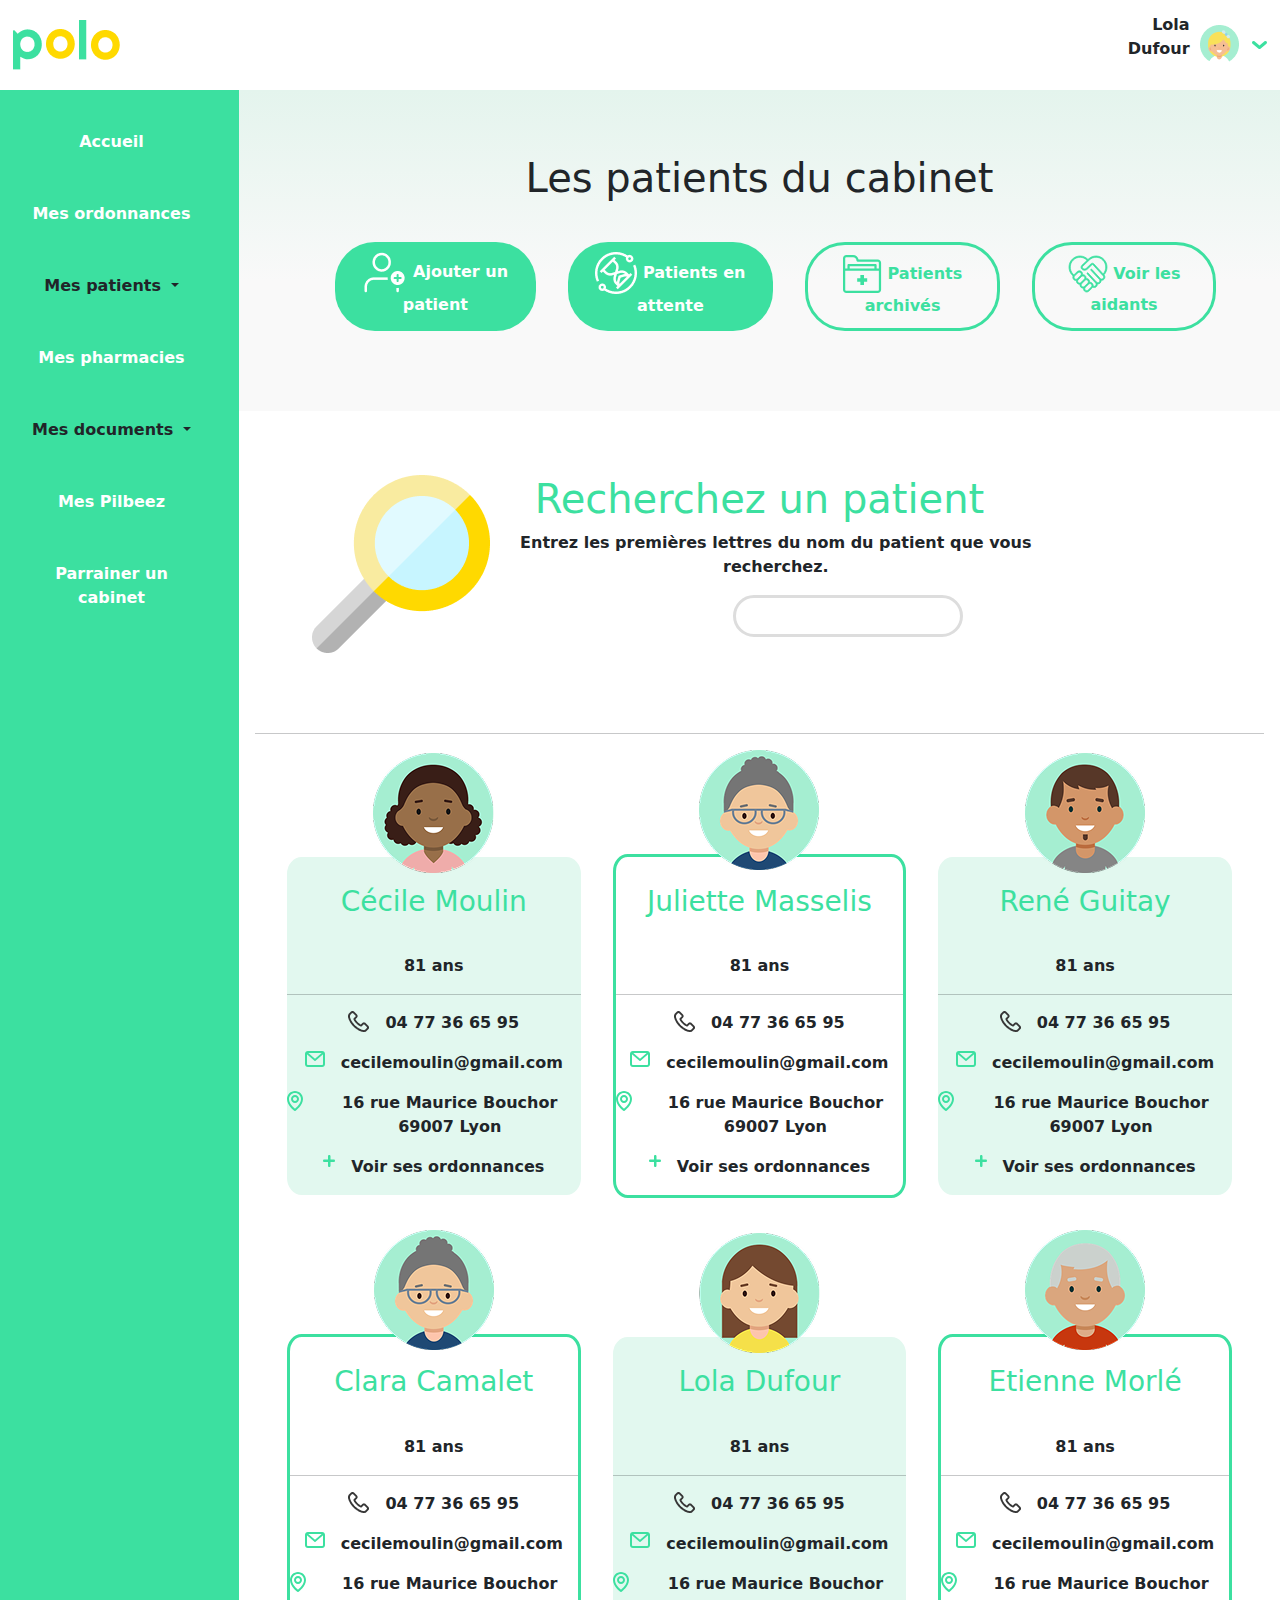
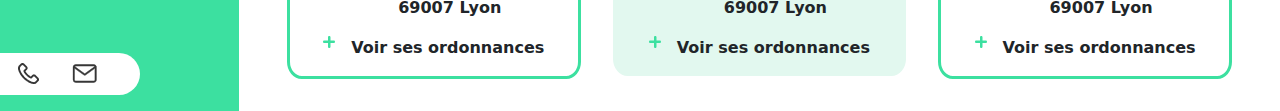
==== commit 96ad201d: "rendu final" ====
--- a/index.html
+++ b/index.html
@@ -1,16 +1,30 @@
-<!-- Cher relecteur de code veuillez svp pardonner mon rendu tardif.
-Etant en plein cours de 09h à 17h (sur PHP en +) j'ai fait le maximum.
-Concernant la structure :
-vous trouverez une utilisation abondante de sections et de div 
-(il etait beaucoup plus clair pour moi de séparer ainsi).
+<!-- 
+ 
+Cher relecteur de code veuillez svp pardonner mon rendu tardif.
+Etant en plein cours PHP de 09h à 17h j'ai fait le maximum.
+
+Concernant la structure ; 
+Vous trouverez : 
+- un header avec un menu déroulant pour la connexion.
+- une sidebar visible en deskop et cachée en mobile.
+- un main avec un titre, un menu de navigation, une barre de recherche et des cards.
+- un footer visible en mobile et caché en desktop.
+
 
 Concernant le style : 
 vous trouverez une double utilisation ; à la fois l'utilisation de la librairie Bootstrap 
 ainsi que du CSS personnel, vous verrez également que j'ai choisi dans 
 la mesure du possible de travailler en CSS imbriqué.
+Vous trouverez aussi l'utilisation de variables (declarées en root:)
 
 Concernant les media queries pour la version mobile 
-je me suis référé à la taille "small" des breakpoints selon Bootstrap (≥576px).  -->
+je me suis référé à la taille "small" des breakpoints selon Bootstrap (≥576px).  
+
+
+
+Merci pour votre attention et votre temps. 
+
+-->
 
 <!DOCTYPE html>
 <html lang="en">
--- a/style.css
+++ b/style.css
@@ -1,18 +1,31 @@
-/* Cher relecteur de code veuillez svp pardonner mon rendu tardif.
-Etant en plein cours de 09h à 17h (sur PHP en +) j'ai fait le maximum.
-Concernant la structure :
-vous trouverez une utilisation abondante de sections et de div 
-(il etait beaucoup plus clair pour moi de séparer ainsi).
+/*
+ 
+Cher relecteur de code veuillez svp pardonner mon rendu tardif.
+Etant en plein cours PHP de 09h à 17h j'ai fait le maximum.
+
+Concernant la structure ; 
+Vous trouverez : 
+- un header avec un menu déroulant pour la connexion.
+- une sidebar visible en deskop et cachée en mobile.
+- un main avec un titre, un menu de navigation, une barre de recherche et des cards.
+- un footer visible en mobile et caché en desktop.
+
 
 Concernant le style : 
 vous trouverez une double utilisation ; à la fois l'utilisation de la librairie Bootstrap 
 ainsi que du CSS personnel, vous verrez également que j'ai choisi dans 
 la mesure du possible de travailler en CSS imbriqué.
+Vous trouverez aussi l'utilisation de variables (declarées en root:)
 
 Concernant les media queries pour la version mobile 
-je me suis référé à la taille "small" des breakpoints selon Bootstrap (≥576px)
+je me suis référé à la taille "small" des breakpoints selon Bootstrap (≥576px).  
+
+
+
+Merci pour votre attention et votre temps.
 
 */
+
 :root {
   --font-family: "Nunito" sans-serif;
   --green-1: rgba(60, 224, 160, 1);
@@ -24,7 +37,6 @@
 * {
   font-family: var(--font-family);
   font-weight: bold;
-  font-size: small;
 }
 
 body {
@@ -90,7 +102,12 @@
       background-color: var(--green-1);
       width: 30%;
       padding: 1em;
-
+      ul {
+        text-align: center;
+        li {
+          padding: 1em;
+        }
+      }
       .contact {
         display: flex;
 
